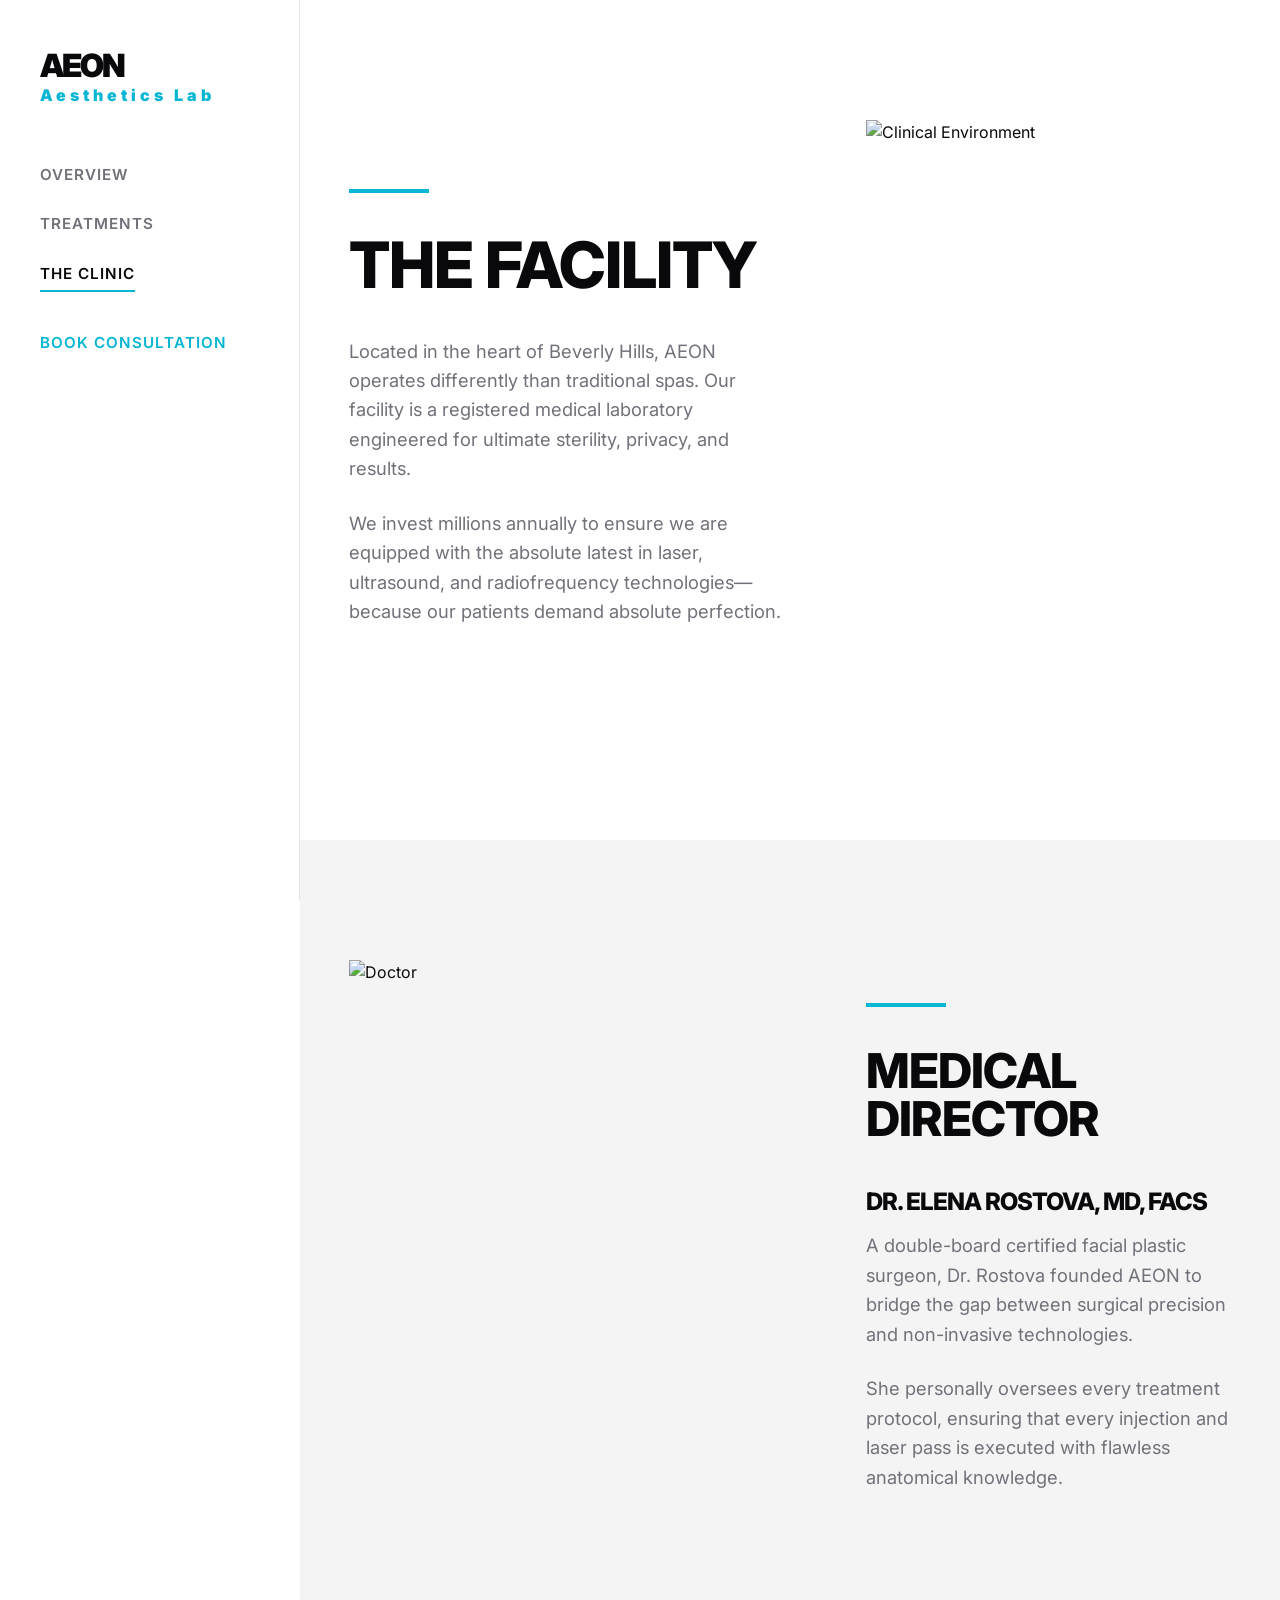
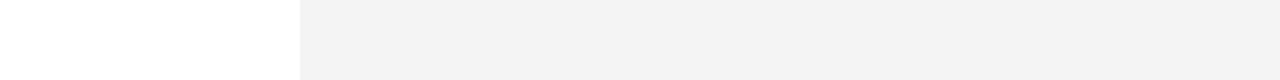
==== about.html @ 293fb9be "Initial template publish" ====
<!DOCTYPE html>
<html lang="en">
<head>
    <meta charset="UTF-8">
    <meta name="viewport" content="width=device-width, initial-scale=1.0">
    <title>The Clinic | AEON Aesthetics</title>
    <link rel="stylesheet" href="style.css">
    <link href="https://fonts.googleapis.com/css2?family=Inter:wght@300;400;600;800;900&display=swap" rel="stylesheet">
</head>
<body>

    <aside class="sidebar">
        <div class="logo">AEON <span>Aesthetics Lab</span></div>
        <nav class="nav-links">
            <a href="index.html">Overview</a>
            <a href="services.html">Treatments</a>
            <a href="about.html" class="active">The Clinic</a>
            <a href="index.html#consultation" style="color: var(--primary-accent); margin-top: 20px;">Book Consultation</a>
        </nav>
    </aside>

    <main class="main-content">
        
        <section class="section-padding grid-asymmetric">
            <div class="text-block">
                <div class="accent-line"></div>
                <h2 class="section-title">The Facility</h2>
                <p>Located in the heart of Beverly Hills, AEON operates differently than traditional spas. Our facility is a registered medical laboratory engineered for ultimate sterility, privacy, and results.</p>
                <p>We invest millions annually to ensure we are equipped with the absolute latest in laser, ultrasound, and radiofrequency technologies—because our patients demand absolute perfection.</p>
            </div>
            <img src="https://images.unsplash.com/photo-1551076805-e166946c9ebf?q=80&w=800&auto=format&fit=crop" alt="Clinical Environment">
        </section>

        <section class="section-padding grid-asymmetric" style="background-color: var(--bg-secondary);">
            <img src="https://images.unsplash.com/photo-1622253692010-333f2da6031d?q=80&w=800&auto=format&fit=crop" alt="Doctor" style="filter: none;">
            <div class="text-block">
                <div class="accent-line"></div>
                <h2 class="section-title" style="font-size: 3rem;">Medical Director</h2>
                <h3 style="font-size: 1.5rem; margin-bottom: 10px;">Dr. Elena Rostova, MD, FACS</h3>
                <p>A double-board certified facial plastic surgeon, Dr. Rostova founded AEON to bridge the gap between surgical precision and non-invasive technologies.</p>
                <p>She personally oversees every treatment protocol, ensuring that every injection and laser pass is executed with flawless anatomical knowledge.</p>
            </div>
        </section>

    </main>

</body>
</html>
---- style.css ----
/* --- Global Variables (High-Tech Clinical) --- */
:root {
    --bg-main: #ffffff; /* Pure Clinical White */
    --bg-secondary: #f4f4f5; /* Light Tech Gray */
    --primary-accent: #06b6d4; /* Electric Cyan / Medical Blue */
    --text-dark: #09090b; /* Pitch Black */
    --text-muted: #71717a;
    --border-light: #e4e4e7;
}

* { margin: 0; padding: 0; box-sizing: border-box; }

body {
    background-color: var(--bg-main);
    color: var(--text-dark);
    font-family: 'Inter', sans-serif; /* Highly legible, tech-forward font */
    line-height: 1.6;
    display: flex; /* Crucial for sidebar layout */
    animation: fadeIn 1s ease-out;
}

@keyframes fadeIn {
    0% { opacity: 0; filter: blur(5px); }
    100% { opacity: 1; filter: blur(0); }
}

h1, h2, h3 { font-weight: 800; letter-spacing: -1px; text-transform: uppercase; }

a { text-decoration: none; color: inherit; transition: all 0.3s ease; }

/* --- Vertical Sidebar Navigation --- */
.sidebar {
    position: fixed;
    top: 0; left: 0; width: 300px; height: 100vh;
    background: var(--bg-main);
    border-right: 1px solid var(--border-light);
    display: flex; flex-direction: column;
    padding: 50px 40px; z-index: 1000;
}

.logo { font-size: 2rem; font-weight: 900; letter-spacing: -2px; margin-bottom: 60px; line-height: 1; }
.logo span { color: var(--primary-accent); display: block; font-size: 1rem; letter-spacing: 4px; margin-top: 5px; }

.nav-links { display: flex; flex-direction: column; gap: 25px; font-weight: 600; font-size: 0.95rem; text-transform: uppercase; letter-spacing: 1px; }
.nav-links a { color: var(--text-muted); position: relative; width: fit-content; }
.nav-links a:hover, .nav-links a.active { color: var(--text-dark); }

.nav-links a::after {
    content: ''; position: absolute; width: 0; height: 2px;
    display: block; margin-top: 4px; left: 0;
    background: var(--primary-accent); transition: width 0.3s ease;
}
.nav-links a:hover::after, .nav-links a.active::after { width: 100%; }

.sidebar-footer { margin-top: auto; font-size: 0.8rem; color: var(--text-muted); }

/* --- Main Content Area --- */
.main-content {
    margin-left: 300px; /* Offset by sidebar width */
    width: calc(100% - 300px);
    min-height: 100vh;
}

/* --- Buttons --- */
.btn-solid {
    background-color: var(--text-dark); color: var(--bg-main);
    padding: 16px 36px; font-size: 0.85rem; font-weight: 700;
    text-transform: uppercase; letter-spacing: 2px; border: none; cursor: pointer;
    display: inline-block; transition: all 0.3s ease;
}
.btn-solid:hover { background-color: var(--primary-accent); color: var(--bg-main); transform: translateX(5px); }

/* --- Hero Section --- */
.hero {
    height: 100vh; background-size: cover; background-position: center;
    display: flex; align-items: flex-end; padding: 80px 5%; position: relative;
}
.hero-overlay {
    position: absolute; top: 0; left: 0; width: 100%; height: 100%;
    background: linear-gradient(to top, rgba(9,9,11,0.9) 0%, rgba(9,9,11,0.2) 100%);
}
.hero-content { position: relative; z-index: 10; max-width: 800px; color: var(--bg-main); }
.hero h1 { font-size: 5.5rem; line-height: 0.9; margin-bottom: 20px; }
.hero p { font-size: 1.2rem; color: #a1a1aa; max-width: 500px; margin-bottom: 40px; }

/* --- Sections & Asymmetrical Grids --- */
.section-padding { padding: 120px 5%; max-width: 1400px; }
.section-title { font-size: 4rem; color: var(--text-dark); margin-bottom: 40px; line-height: 1; }
.accent-line { width: 80px; height: 4px; background-color: var(--primary-accent); margin-bottom: 40px; }

.grid-asymmetric { display: grid; grid-template-columns: 1.2fr 1fr; gap: 80px; align-items: center; }
.grid-asymmetric img { width: 100%; height: 600px; object-fit: cover; filter: grayscale(20%); }
.text-block p { font-size: 1.15rem; color: var(--text-muted); margin-bottom: 25px; }

/* --- Clinical Service Cards --- */
.services-grid { display: grid; grid-template-columns: repeat(auto-fit, minmax(320px, 1fr)); gap: 2px; background: var(--border-light); border: 1px solid var(--border-light);}
.service-card { background: var(--bg-main); padding: 50px 40px; transition: background 0.3s ease; }
.service-card:hover { background: var(--bg-secondary); cursor: pointer; }
.service-card h3 { font-size: 1.6rem; margin-bottom: 15px; color: var(--text-dark); }
.service-card p { color: var(--text-muted); font-size: 1rem; margin-bottom: 30px; }
.icon-box { width: 50px; height: 50px; background: var(--text-dark); color: var(--bg-main); display: flex; align-items: center; justify-content: center; font-size: 1.5rem; margin-bottom: 30px; border-radius: 4px;}

/* --- Mobile Responsiveness --- */
@media (max-width: 1024px) {
    body { flex-direction: column; }
    .sidebar { position: relative; width: 100%; height: auto; border-right: none; border-bottom: 1px solid var(--border-light); flex-direction: row; justify-content: space-between; align-items: center; padding: 20px 5%; }
    .logo { margin-bottom: 0; font-size: 1.5rem; }
    .nav-links { display: none; /* Hidden on mobile for simple template */ }
    .sidebar-footer { display: none; }
    .main-content { margin-left: 0; width: 100%; }
    .hero h1 { font-size: 3.5rem; }
    .grid-asymmetric { grid-template-columns: 1fr; gap: 40px; }
    .grid-asymmetric img { height: 400px; }
}
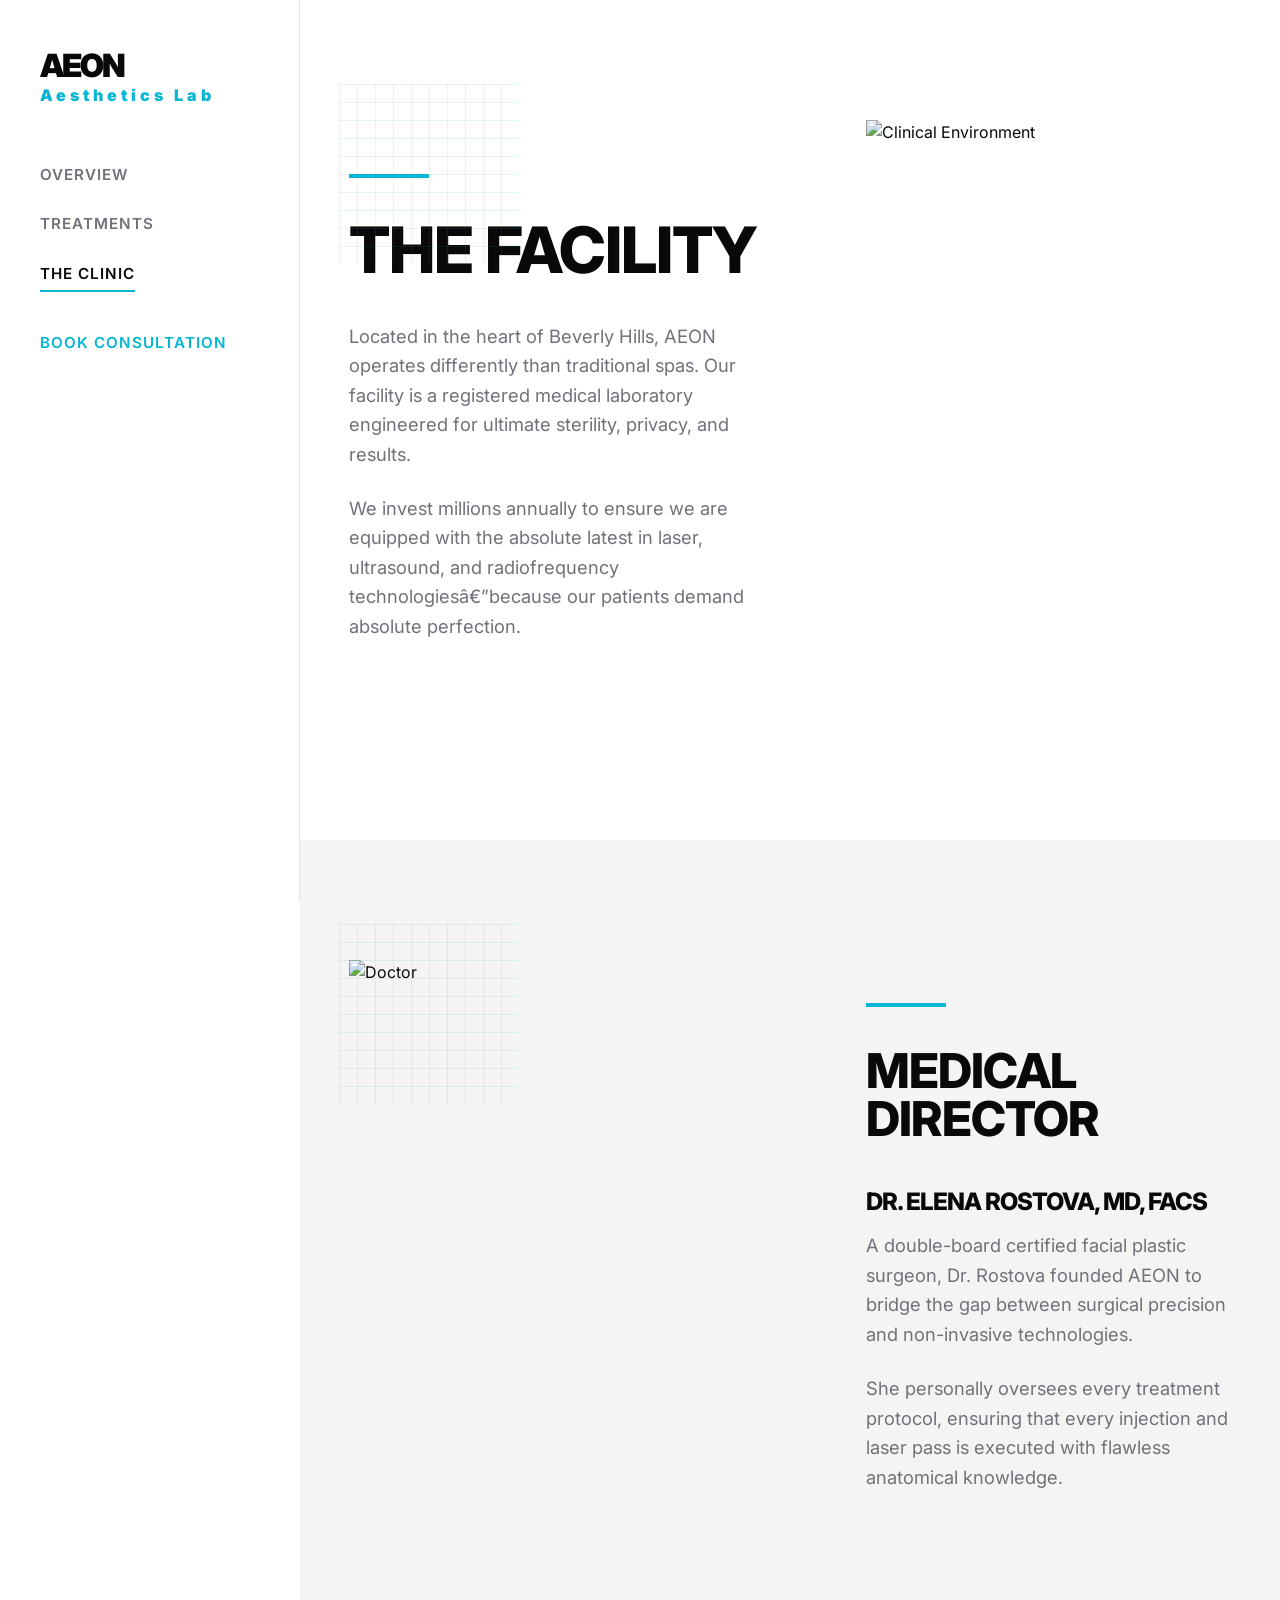
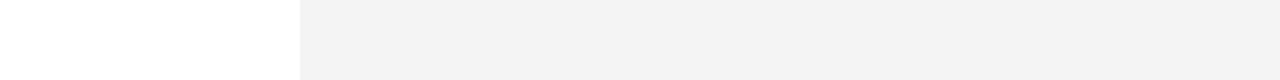
==== commit 23fa66aa: "Bust stylesheet cache for Cloudflare Pages" ====
--- a/about.html
+++ b/about.html
@@ -1,10 +1,10 @@
-<!DOCTYPE html>
+﻿<!DOCTYPE html>
 <html lang="en">
 <head>
     <meta charset="UTF-8">
     <meta name="viewport" content="width=device-width, initial-scale=1.0">
     <title>The Clinic | AEON Aesthetics</title>
-    <link rel="stylesheet" href="style.css">
+    <link rel="stylesheet" href="style.css?v=20260514-premium-mobile">
     <link href="https://fonts.googleapis.com/css2?family=Inter:wght@300;400;600;800;900&display=swap" rel="stylesheet">
 </head>
 <body>
@@ -26,7 +26,7 @@
                 <div class="accent-line"></div>
                 <h2 class="section-title">The Facility</h2>
                 <p>Located in the heart of Beverly Hills, AEON operates differently than traditional spas. Our facility is a registered medical laboratory engineered for ultimate sterility, privacy, and results.</p>
-                <p>We invest millions annually to ensure we are equipped with the absolute latest in laser, ultrasound, and radiofrequency technologies—because our patients demand absolute perfection.</p>
+                <p>We invest millions annually to ensure we are equipped with the absolute latest in laser, ultrasound, and radiofrequency technologiesâ€”because our patients demand absolute perfection.</p>
             </div>
             <img src="https://images.unsplash.com/photo-1551076805-e166946c9ebf?q=80&w=800&auto=format&fit=crop" alt="Clinical Environment">
         </section>
@@ -45,4 +45,4 @@
     </main>
 
 </body>
-</html>+</html>
--- a/style.css
+++ b/style.css
@@ -105,10 +105,210 @@
     body { flex-direction: column; }
     .sidebar { position: relative; width: 100%; height: auto; border-right: none; border-bottom: 1px solid var(--border-light); flex-direction: row; justify-content: space-between; align-items: center; padding: 20px 5%; }
     .logo { margin-bottom: 0; font-size: 1.5rem; }
-    .nav-links { display: none; /* Hidden on mobile for simple template */ }
+    .nav-links { display: none; /* Hidden on tablet for simple template */ }
     .sidebar-footer { display: none; }
     .main-content { margin-left: 0; width: 100%; }
     .hero h1 { font-size: 3.5rem; }
     .grid-asymmetric { grid-template-columns: 1fr; gap: 40px; }
     .grid-asymmetric img { height: 400px; }
-}+}
+
+@media (max-width: 768px) {
+    body {
+        line-height: 1.55;
+    }
+
+    .sidebar {
+        position: sticky;
+        top: 0;
+        display: block;
+        padding: 15px 16px 12px;
+        background: rgba(255, 255, 255, 0.94);
+        backdrop-filter: blur(14px);
+    }
+
+    .logo {
+        font-size: 1.35rem;
+        letter-spacing: -1px;
+        margin-bottom: 12px;
+    }
+
+    .logo span {
+        font-size: 0.72rem;
+        letter-spacing: 2px;
+    }
+
+    .nav-links {
+        display: flex;
+        flex-direction: row;
+        gap: 8px;
+        overflow-x: auto;
+        padding-bottom: 2px;
+        scrollbar-width: none;
+        font-size: 0.72rem;
+        letter-spacing: 0.8px;
+    }
+
+    .nav-links::-webkit-scrollbar { display: none; }
+
+    .nav-links a {
+        flex: 0 0 auto;
+        width: auto;
+        padding: 8px 10px;
+        background: var(--bg-secondary);
+        color: var(--text-dark);
+        border: 1px solid var(--border-light);
+    }
+
+    .nav-links a::after {
+        display: none;
+    }
+
+    .hero {
+        min-height: 620px;
+        height: auto;
+        padding: 58px 20px;
+        background-position: 58% center;
+    }
+
+    .hero-overlay {
+        background: linear-gradient(to top, rgba(9,9,11,0.92) 0%, rgba(9,9,11,0.18) 100%);
+    }
+
+    .hero h1 {
+        font-size: clamp(3.1rem, 16vw, 4.3rem);
+        letter-spacing: -1px;
+    }
+
+    .hero p {
+        font-size: 1rem;
+        margin-bottom: 28px;
+    }
+
+    .btn-solid {
+        width: 100%;
+        padding: 15px 18px;
+        text-align: center;
+    }
+
+    .section-padding {
+        padding: 66px 20px;
+    }
+
+    .section-title {
+        font-size: clamp(2.35rem, 12vw, 3.1rem);
+        margin-bottom: 28px;
+    }
+
+    .accent-line {
+        width: 58px;
+        height: 3px;
+        margin-bottom: 28px;
+    }
+
+    .grid-asymmetric {
+        gap: 30px;
+    }
+
+    .grid-asymmetric img {
+        height: 310px;
+        order: -1;
+    }
+
+    .text-block p {
+        font-size: 1rem;
+    }
+
+    .services-grid {
+        grid-template-columns: 1fr;
+        gap: 1px;
+    }
+
+    .service-card {
+        padding: 34px 24px;
+    }
+
+    .service-card h3 {
+        font-size: 1.28rem;
+        letter-spacing: 0;
+    }
+
+    .icon-box {
+        margin-bottom: 22px;
+    }
+
+    footer {
+        padding: 64px 20px !important;
+    }
+
+    footer h2 {
+        font-size: clamp(2.1rem, 11vw, 2.8rem) !important;
+    }
+}
+
+.hero {
+    overflow: hidden;
+}
+
+.hero::after {
+    content: "";
+    position: absolute;
+    inset: 24px;
+    border: 1px solid rgba(6, 182, 212, 0.35);
+    pointer-events: none;
+}
+
+.hero-content,
+.grid-asymmetric > *,
+.service-card {
+    min-width: 0;
+}
+
+.grid-asymmetric {
+    position: relative;
+}
+
+.grid-asymmetric::before {
+    content: "";
+    position: absolute;
+    inset: 10% auto auto 4%;
+    width: 180px;
+    height: 180px;
+    background:
+        linear-gradient(90deg, rgba(6, 182, 212, 0.12) 1px, transparent 1px),
+        linear-gradient(rgba(6, 182, 212, 0.12) 1px, transparent 1px);
+    background-size: 18px 18px;
+    pointer-events: none;
+}
+
+.service-card {
+    position: relative;
+    overflow: hidden;
+}
+
+.service-card::after {
+    content: "";
+    position: absolute;
+    right: -24px;
+    top: -24px;
+    width: 86px;
+    height: 86px;
+    border: 1px solid rgba(6, 182, 212, 0.32);
+    transform: rotate(18deg);
+}
+
+@media (max-width: 768px) {
+    .hero::after {
+        inset: 14px;
+    }
+
+    .nav-links {
+        flex-wrap: wrap;
+        justify-content: flex-start;
+        overflow: visible;
+    }
+
+    .nav-links a {
+        flex: 0 1 auto;
+    }
+}
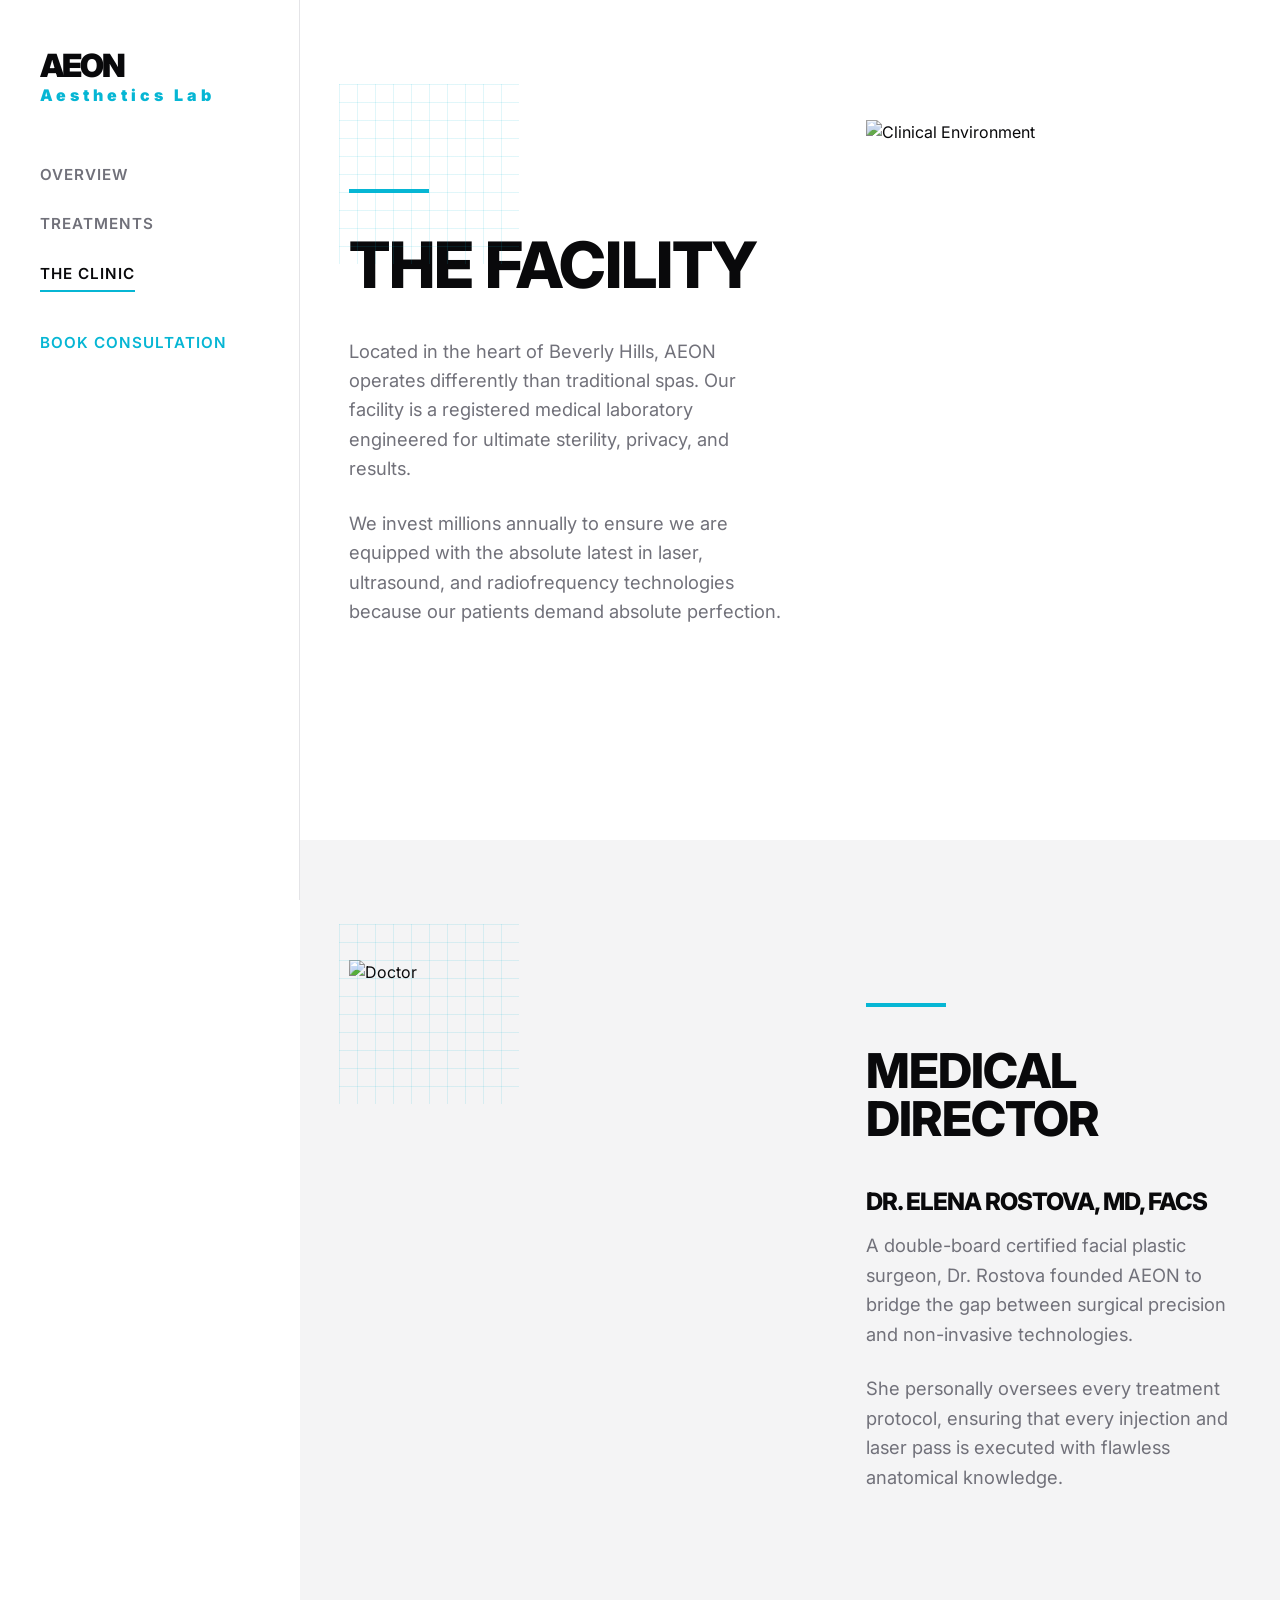
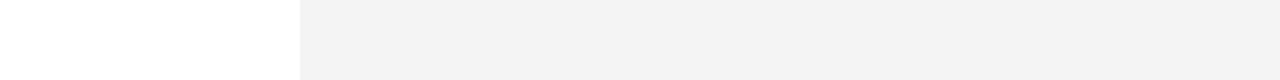
==== commit 22d2589d: "Add premium pitch polish" ====
--- a/about.html
+++ b/about.html
@@ -4,7 +4,7 @@
     <meta charset="UTF-8">
     <meta name="viewport" content="width=device-width, initial-scale=1.0">
     <title>The Clinic | AEON Aesthetics</title>
-    <link rel="stylesheet" href="style.css?v=20260514-premium-mobile">
+    <link rel="stylesheet" href="style.css?v=20260514-premium-pitch">
     <link href="https://fonts.googleapis.com/css2?family=Inter:wght@300;400;600;800;900&display=swap" rel="stylesheet">
 </head>
 <body>
@@ -26,9 +26,9 @@
                 <div class="accent-line"></div>
                 <h2 class="section-title">The Facility</h2>
                 <p>Located in the heart of Beverly Hills, AEON operates differently than traditional spas. Our facility is a registered medical laboratory engineered for ultimate sterility, privacy, and results.</p>
-                <p>We invest millions annually to ensure we are equipped with the absolute latest in laser, ultrasound, and radiofrequency technologiesâ€”because our patients demand absolute perfection.</p>
+                <p>We invest millions annually to ensure we are equipped with the absolute latest in laser, ultrasound, and radiofrequency technologies because our patients demand absolute perfection.</p>
             </div>
-            <img src="https://images.unsplash.com/photo-1551076805-e166946c9ebf?q=80&w=800&auto=format&fit=crop" alt="Clinical Environment">
+            <img src="https://images.unsplash.com/photo-1579684385127-1ef15d508118?q=80&w=800&auto=format&fit=crop" alt="Clinical Environment">
         </section>
 
         <section class="section-padding grid-asymmetric" style="background-color: var(--bg-secondary);">
--- a/style.css
+++ b/style.css
@@ -99,6 +99,65 @@
 .service-card h3 { font-size: 1.6rem; margin-bottom: 15px; color: var(--text-dark); }
 .service-card p { color: var(--text-muted); font-size: 1rem; margin-bottom: 30px; }
 .icon-box { width: 50px; height: 50px; background: var(--text-dark); color: var(--bg-main); display: flex; align-items: center; justify-content: center; font-size: 1.5rem; margin-bottom: 30px; border-radius: 4px;}
+
+/* --- Outcome Lab --- */
+.outcome-lab {
+    display: grid;
+    grid-template-columns: 0.9fr 1.1fr;
+    gap: 2px;
+    background: var(--text-dark);
+    color: var(--bg-main);
+}
+.outcome-lab > * {
+    min-width: 0;
+}
+.outcome-lab > div {
+    padding: clamp(42px, 6vw, 90px);
+}
+.outcome-lab span {
+    color: var(--primary-accent);
+    display: block;
+    font-size: 0.78rem;
+    font-weight: 800;
+    letter-spacing: 2px;
+    text-transform: uppercase;
+    margin-bottom: 18px;
+}
+.outcome-lab h2 {
+    color: var(--bg-main);
+    font-size: clamp(2.3rem, 5vw, 4.4rem);
+    line-height: 0.98;
+    margin-bottom: 24px;
+}
+.outcome-lab p {
+    color: #a1a1aa;
+    font-size: 1.08rem;
+}
+.lab-grid {
+    display: grid;
+    grid-template-columns: repeat(3, minmax(0, 1fr));
+    gap: 1px;
+    background: #27272a;
+}
+.lab-grid article {
+    display: flex;
+    flex-direction: column;
+    justify-content: space-between;
+    min-height: 320px;
+    padding: 28px;
+    background: #111113;
+}
+.lab-grid strong {
+    color: var(--primary-accent);
+    font-size: clamp(2.4rem, 5vw, 4rem);
+    line-height: 1;
+}
+.lab-grid p {
+    color: #d4d4d8;
+    text-transform: uppercase;
+    font-weight: 700;
+    letter-spacing: 1px;
+}
 
 /* --- Mobile Responsiveness --- */
 @media (max-width: 1024px) {
@@ -224,6 +283,20 @@
         gap: 1px;
     }
 
+    .outcome-lab,
+    .lab-grid {
+        grid-template-columns: 1fr;
+    }
+
+    .outcome-lab > div {
+        padding: 44px 20px;
+    }
+
+    .lab-grid article {
+        min-height: 190px;
+        padding: 28px 22px;
+    }
+
     .service-card {
         padding: 34px 24px;
     }
